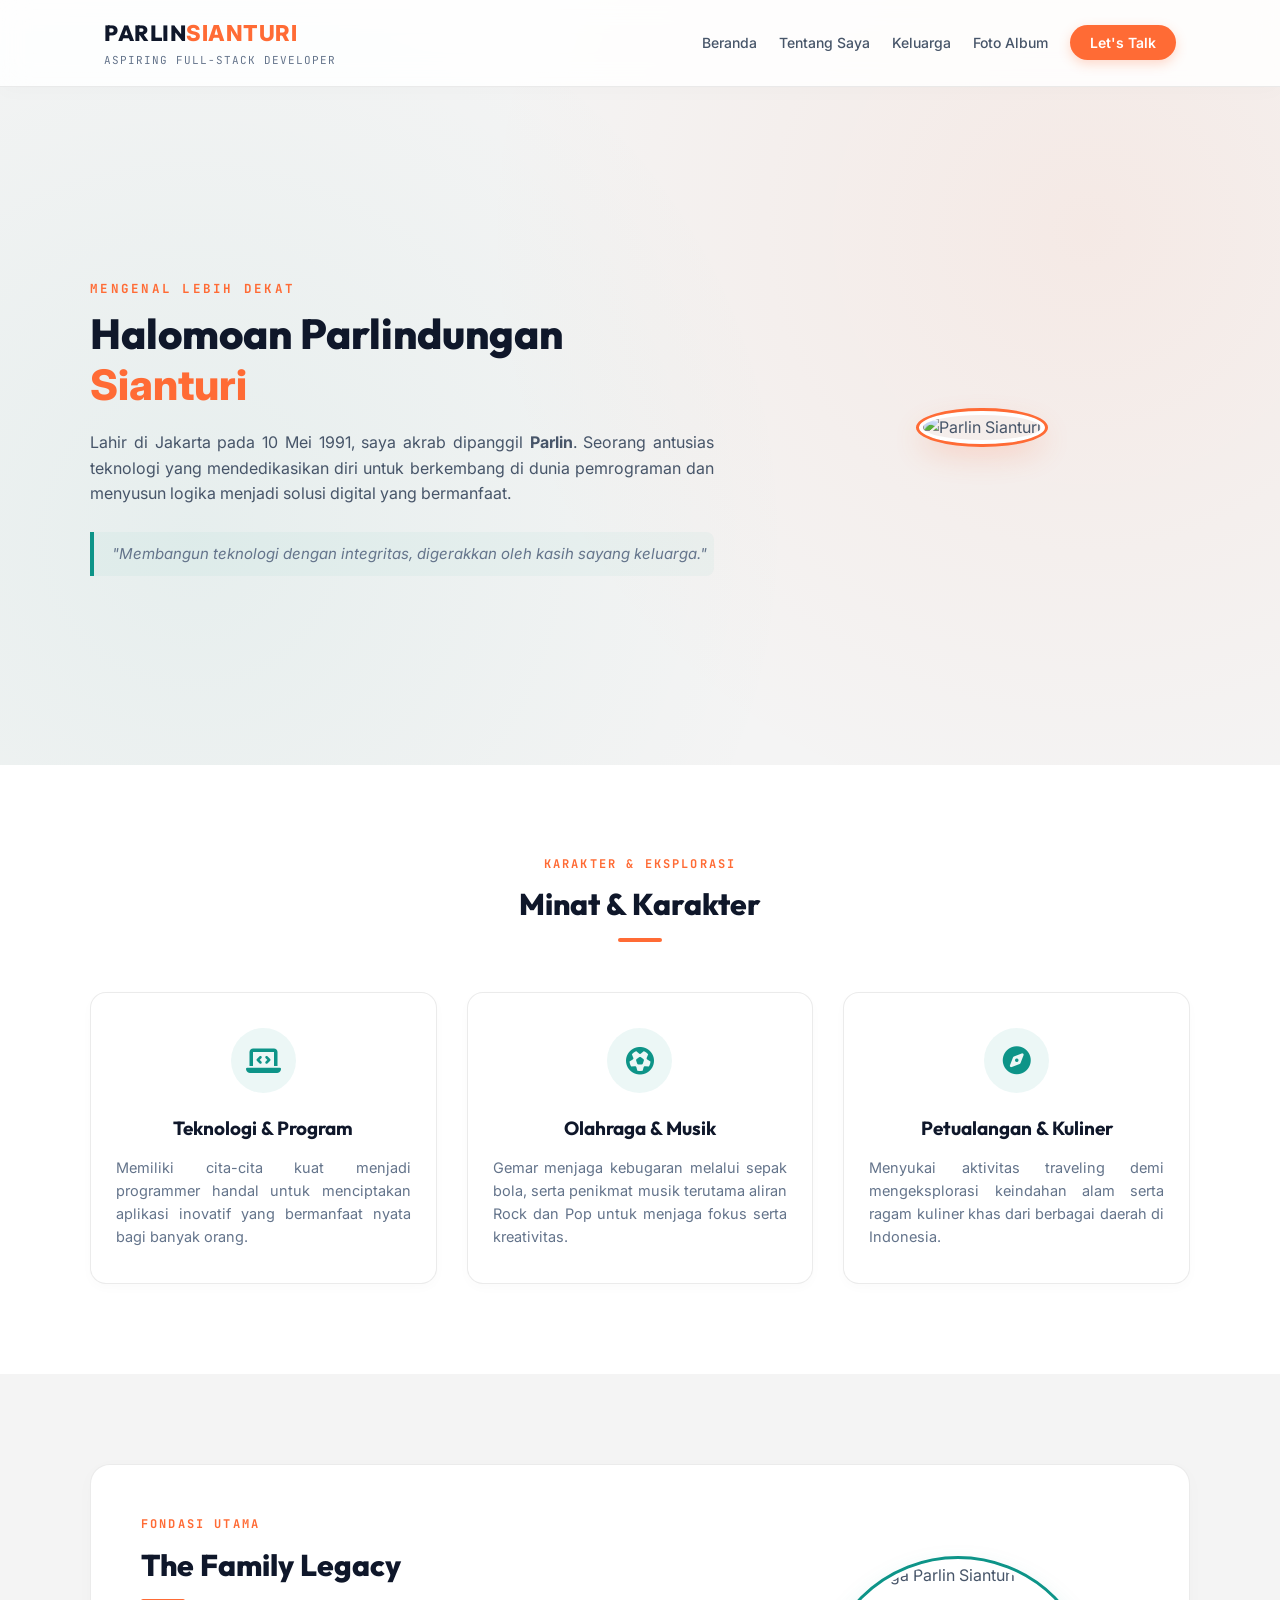
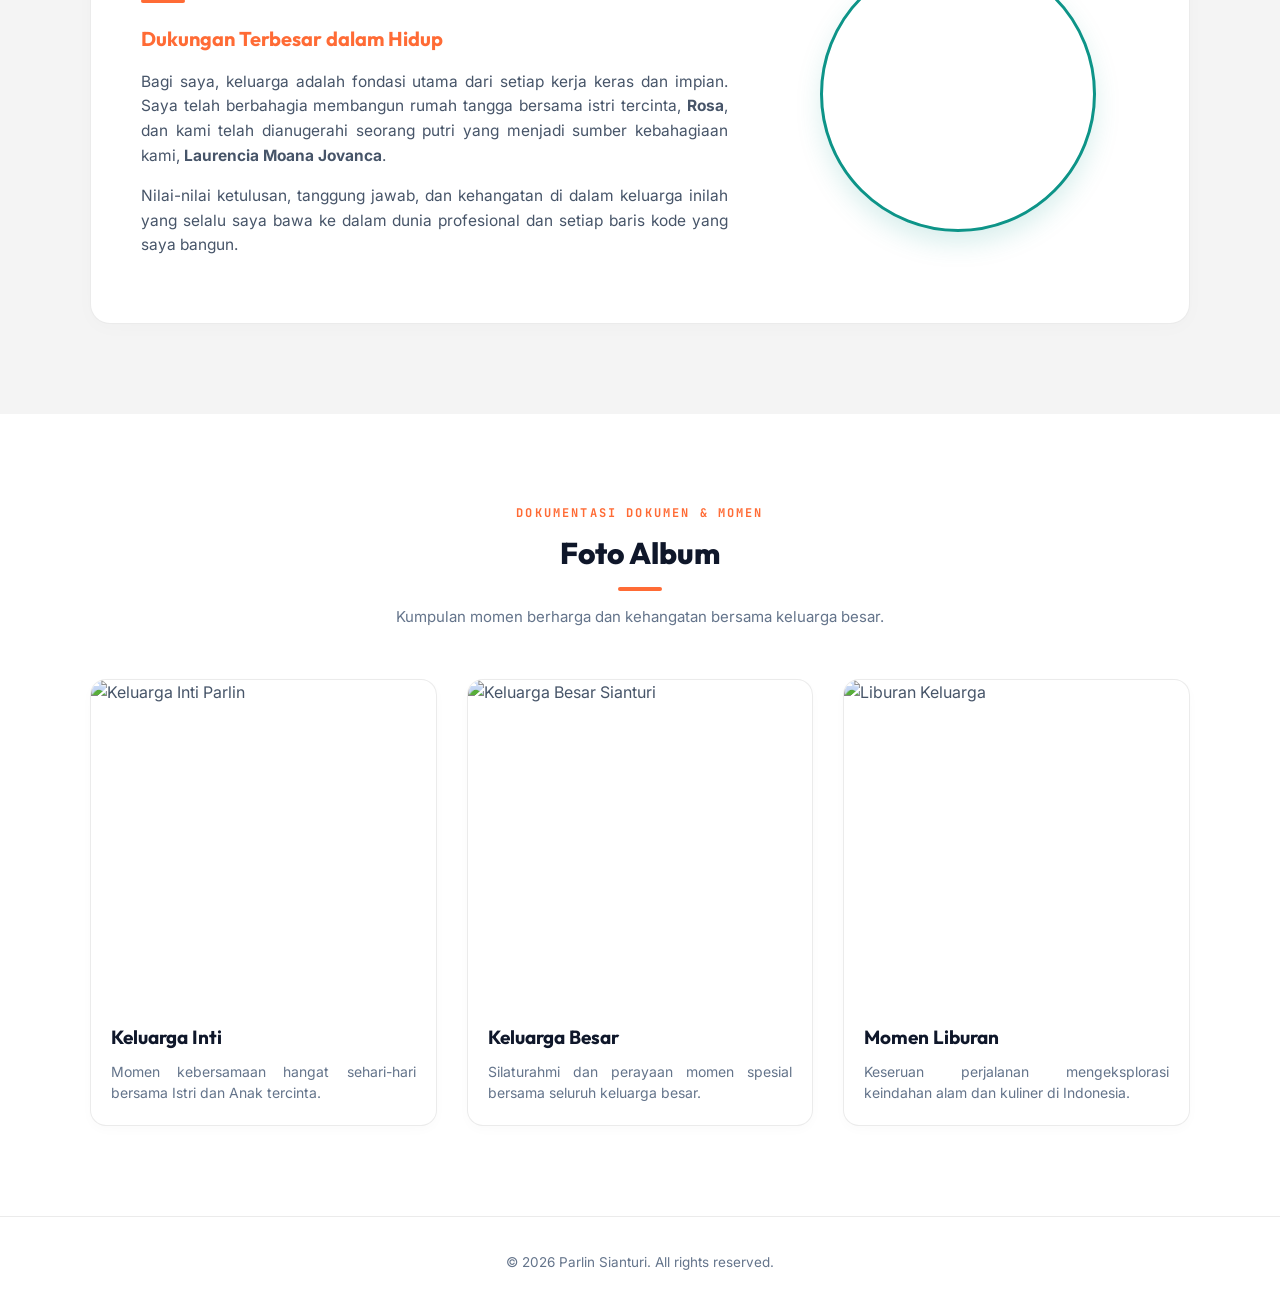
==== about.html @ ad1d7838 "First upload website" ====
<!DOCTYPE html>
<html lang="id">
<head>
    <meta charset="UTF-8">
    <meta name="viewport" content="width=device-width, initial-scale=1.0">
    <title>Parlin Sianturi | Kisah & Latar Belakang</title>
    
    <!-- Google Fonts: Inter, Outfit, & JetBrains Mono -->
    <link rel="preconnect" href="https://fonts.googleapis.com">
    <link rel="preconnect" href="https://fonts.gstatic.com" crossorigin>
    <link href="https://fonts.googleapis.com/css2?family=Inter:wght@400;500;600;700&family=JetBrains+Mono:wght@500;600;700&family=Outfit:wght@600;700;800&display=swap" rel="stylesheet">

    <!-- Font Awesome Icons -->
    <link rel="stylesheet" href="https://cdnjs.cloudflare.com/ajax/libs/font-awesome/6.4.2/css/all.min.css">

    <!-- Stylesheet Halaman About -->
    <link rel="stylesheet" href="css/about.css">
</head>

<body>

    <!-- Header Navigation Glassmorphism -->
    <header>
        <div class="header-container">
            <a href="index.html#home" class="logo">
                <h1>PARLIN<span>SIANTURI</span></h1>
                <p>Aspiring Full-Stack Developer</p>
            </a>
            
            <nav class="nav-desktop">
                <ul class="nav-links">
                    <li><a href="index.html#home" class="nav-item">Beranda</a></li>
                    <li><a href="#about" class="nav-item">Tentang Saya</a></li>
                    <li><a href="#family" class="nav-item">Keluarga</a></li>
                    <li><a href="#gallery" class="nav-item">Foto Album</a></li>
                    <li><a href="index.html#contact" class="btn-cta">Let's Talk</a></li>
                </ul>
            </nav>

            <button class="hamburger-about" id="hamburger-about-btn" aria-label="Buka menu navigasi">
                <i class="fa-solid fa-bars"></i>
            </button>
        </div>

        <div class="mobile-menu-about" id="mobile-menu-about">
            <ul>
                <li><a href="index.html#home">Beranda</a></li>
                <li><a href="#about">Tentang Saya</a></li>
                <li><a href="#family">Keluarga</a></li>
                <li><a href="#gallery">Foto Album</a></li>
                <li><a href="index.html#contact">Let's Talk</a></li>
            </ul>
        </div>
    </header>

    <main>

        <!-- SECTION 1: HERO SECTION -->
        <section id="hero" class="hero-section">
            <div class="hero-container">
                <div class="hero-content">
                    <span class="hero-tagline">MENGENAL LEBIH DEKAT</span>
                    <h1 class="hero-title">Halomoan Parlindungan <span>Sianturi</span></h1>
                    <p class="hero-description">
                        Lahir di Jakarta pada 10 Mei 1991, saya akrab dipanggil <strong>Parlin</strong>. Seorang antusias teknologi yang mendedikasikan diri untuk berkembang di dunia pemrograman dan menyusun logika menjadi solusi digital yang bermanfaat.
                    </p>
                    <blockquote class="hero-quote">
                        "Membangun teknologi dengan integritas, digerakkan oleh kasih sayang keluarga."
                    </blockquote>
                </div>
                
                <div class="hero-image">
                    <div class="image-wrapper">
                        <img src="images/profile/foto_parlin.jpg" alt="Parlin Sianturi" class="profile-pic">
                    </div>
                </div>
            </div>
        </section>

        <!-- SECTION 2: ABOUT SECTION -->
        <section id="about" class="about-section">
            <div class="about-container">
                <div class="about-header">
                    <span class="section-subtitle">KARAKTER & EKSPLORASI</span>
                    <h2>Minat & Karakter</h2>
                    <div class="title-line-orange"></div>
                </div>

                <div class="about-grid">
                    <div class="about-card">
                        <div class="card-icon"><i class="fa-solid fa-laptop-code"></i></div>
                        <h3>Teknologi & Program</h3>
                        <p>Memiliki cita-cita kuat menjadi programmer handal untuk menciptakan aplikasi inovatif yang bermanfaat nyata bagi banyak orang.</p>
                    </div>

                    <div class="about-card">
                        <div class="card-icon"><i class="fa-solid fa-soccer-ball"></i></div>
                        <h3>Olahraga & Musik</h3>
                        <p>Gemar menjaga kebugaran melalui sepak bola, serta penikmat musik terutama aliran Rock dan Pop untuk menjaga fokus serta kreativitas.</p>
                    </div>

                    <div class="about-card">
                        <div class="card-icon"><i class="fa-solid fa-compass"></i></div>
                        <h3>Petualangan & Kuliner</h3>
                        <p>Menyukai aktivitas traveling demi mengeksplorasi keindahan alam serta ragam kuliner khas dari berbagai daerah di Indonesia.</p>
                    </div>
                </div>
            </div>
        </section>

        <!-- SECTION 3: FAMILY SECTION -->
        <section id="family" class="family-section">
            <div class="family-container">
                <div class="family-content">
                    <div class="family-text">
                        <span class="section-subtitle">FONDASI UTAMA</span>
                        <h2>The Family Legacy</h2>
                        <div class="title-line-orange left"></div>
                        <h3>Dukungan Terbesar dalam Hidup</h3>
                        <p>
                            Bagi saya, keluarga adalah fondasi utama dari setiap kerja keras dan impian. Saya telah berbahagia membangun rumah tangga bersama istri tercinta, <strong>Rosa</strong>, dan kami telah dianugerahi seorang putri yang menjadi sumber kebahagiaan kami, <strong>Laurencia Moana Jovanca</strong>.
                        </p>
                        <p>
                            Nilai-nilai ketulusan, tanggung jawab, dan kehangatan di dalam keluarga inilah yang selalu saya bawa ke dalam dunia profesional dan setiap baris kode yang saya bangun.
                        </p>
                    </div>
                    <div class="family-image">
                        <div class="family-wrapper">
                            <img src="images/family/picture1.jpg" alt="Keluarga Parlin Sianturi" class="family-pic">
                        </div>
                    </div>
                </div>
            </div>
        </section>

        <!-- SECTION 4: GALLERY SECTION -->
        <section id="gallery" class="gallery-section">
            <div class="gallery-container">
                <div class="gallery-header">
                    <span class="section-subtitle">DOKUMENTASI DOKUMEN & MOMEN</span>
                    <h2>Foto Album</h2>
                    <div class="title-line-orange"></div>
                    <p class="gallery-intro">Kumpulan momen berharga dan kehangatan bersama keluarga besar.</p>
                </div>

                <div class="gallery-grid">
                    <div class="gallery-card">
                        <div class="gallery-img-wrapper">
                            <img src="images/family/1.jpg" alt="Keluarga Inti Parlin" class="gallery-img">
                        </div>
                        <div class="gallery-info">
                            <h3>Keluarga Inti</h3>
                            <p>Momen kebersamaan hangat sehari-hari bersama Istri dan Anak tercinta.</p>
                        </div>
                    </div>

                    <div class="gallery-card">
                        <div class="gallery-img-wrapper">
                            <img src="images/family/2.jpg" alt="Keluarga Besar Sianturi" class="gallery-img">
                        </div>
                        <div class="gallery-info">
                            <h3>Keluarga Besar</h3>
                            <p>Silaturahmi dan perayaan momen spesial bersama seluruh keluarga besar.</p>
                        </div>
                    </div>

                    <div class="gallery-card">
                        <div class="gallery-img-wrapper">
                            <img src="images/family/3.jpg" alt="Liburan Keluarga" class="gallery-img">
                        </div>
                        <div class="gallery-info">
                            <h3>Momen Liburan</h3>
                            <p>Keseruan perjalanan mengeksplorasi keindahan alam dan kuliner di Indonesia.</p>
                        </div>
                    </div>
                </div>
            </div>
        </section>
    </main>

    <footer>
        <p>&copy; 2026 Parlin Sianturi. All rights reserved.</p>
    </footer>

    <script src="js/about.js"></script>

</body>
</html>
---- css/about.css ----
/* ==========================================================================
   1. VARIABLES SISTEM & TOKENS VISUAL
   ========================================================================== */
:root {
    --bg-main: #f4f4f4;
    --bg-section: #ffffff;
    --bg-card: #ffffff;
    --border-subtle: rgba(0, 0, 0, 0.08);
    --text-dark: #0f172a;
    --text-muted: #475569;
    --text-sub: #64748b;
    --accent-orange: #ff6b35;
    --accent-cyan: #0d9488;
    --font-heading: 'Outfit', sans-serif;
    --font-mono: 'JetBrains Mono', monospace;
    --font-body: 'Inter', sans-serif;
}

* {
    margin: 0;
    padding: 0;
    box-sizing: border-box;
    font-family: var(--font-body);
}

body {
    background-color: var(--bg-main);
    color: var(--text-muted);
    line-height: 1.6;
    overflow-x: hidden;
}

/* Sub-heading Mono & Garis Dekorasi */
.section-subtitle {
    font-family: var(--font-mono);
    font-size: 12px;
    color: var(--accent-orange);
    font-weight: 700;
    letter-spacing: 0.18em;
    text-transform: uppercase;
    display: block;
    margin-bottom: 6px;
}

.title-line-orange {
    width: 44px;
    height: 4px;
    background-color: var(--accent-orange);
    border-radius: 2px;
    margin: 10px auto 0 auto;
}

.title-line-orange.left {
    margin: 10px 0 20px 0;
}

/* ==========================================================================
   2. HEADER & NAVIGASI GLASSMORPHISM
   ========================================================================== */
header {
    position: fixed;
    top: 0;
    left: 0;
    width: 100%;
    z-index: 1000;
    background-color: rgba(255, 255, 255, 0.85);
    backdrop-filter: blur(14px);
    -webkit-backdrop-filter: blur(14px);
    border-bottom: 1px solid var(--border-subtle);
    box-shadow: 0 4px 20px rgba(0, 0, 0, 0.02);
}

.header-container {
    max-width: 1200px;
    margin: 0 auto;
    padding: 16px 5%;
    display: flex;
    justify-content: space-between;
    align-items: center;
}

.logo {
    text-decoration: none;
}

.logo h1 {
    font-family: var(--font-heading);
    font-size: 22px;
    font-weight: 800;
    color: var(--text-dark);
    letter-spacing: 0.5px;
}

.logo h1 span {
    color: var(--accent-orange);
}

.logo p {
    font-family: var(--font-mono);
    font-size: 11px;
    color: var(--text-sub);
    text-transform: uppercase;
    margin-top: 1px;
    letter-spacing: 1px;
}

.nav-links {
    display: flex;
    align-items: center;
    gap: 22px;
    list-style: none;
}

.nav-item {
    text-decoration: none;
    color: var(--text-muted);
    font-weight: 500;
    font-size: 14px;
    transition: color 0.3s ease;
}

.nav-item:hover {
    color: var(--accent-orange);
}

.btn-cta {
    text-decoration: none;
    background-color: var(--accent-orange);
    color: #ffffff;
    padding: 9px 20px;
    border-radius: 50px;
    font-weight: 600;
    font-size: 14px;
    transition: all 0.3s ease;
    box-shadow: 0 4px 12px rgba(255, 107, 53, 0.25);
}

.btn-cta:hover {
    background-color: #e55a2b;
    transform: translateY(-2px);
    box-shadow: 0 6px 16px rgba(255, 107, 53, 0.35);
}

/* Navigasi Mobile Hamburger */
.hamburger-about {
    display: none;
    background: none;
    border: none;
    font-size: 22px;
    color: var(--text-dark);
    cursor: pointer;
    padding: 4px 8px;
    transition: color 0.3s;
}

.hamburger-about:hover {
    color: var(--accent-orange);
}

.mobile-menu-about {
    display: none;
    background-color: rgba(255, 255, 255, 0.98);
    border-top: 1px solid var(--border-subtle);
    padding: 10px 0;
}

.mobile-menu-about ul {
    list-style: none;
    padding: 0 5%;
}

.mobile-menu-about ul li {
    border-bottom: 1px solid var(--border-subtle);
}

.mobile-menu-about ul li a {
    display: block;
    padding: 14px 0;
    text-decoration: none;
    color: var(--text-dark);
    font-weight: 600;
    font-size: 15px;
    transition: color 0.3s, padding-left 0.3s;
}

.mobile-menu-about ul li a:hover {
    color: var(--accent-orange);
    padding-left: 8px;
}

/* ==========================================================================
   3. HERO SECTION
   ========================================================================== */
.hero-section {
    min-height: 85vh;
    padding: 160px 5% 70px;
    background: radial-gradient(circle at 85% 30%, rgba(255, 107, 53, 0.08) 0%, transparent 50%),
                radial-gradient(circle at 15% 70%, rgba(13, 148, 136, 0.06) 0%, transparent 50%);
    display: flex;
    align-items: center;
}

.hero-container {
    max-width: 1100px;
    margin: 0 auto;
    display: flex;
    align-items: center;
    gap: 60px;
}

.hero-content {
    flex: 1.2;
}

.hero-tagline {
    font-family: var(--font-mono);
    font-size: 12.5px;
    color: var(--accent-orange);
    font-weight: 700;
    letter-spacing: 0.18em;
    text-transform: uppercase;
    display: block;
    margin-bottom: 10px;
}

.hero-title {
    font-family: var(--font-heading);
    font-size: 42px;
    color: var(--text-dark);
    font-weight: 800;
    line-height: 1.2;
    margin-bottom: 20px;
}

.hero-title span {
    color: var(--accent-orange);
}

.hero-description {
    font-size: 16px;
    color: var(--text-muted);
    margin-bottom: 25px;
    text-align: justify;
}

.hero-quote {
    border-left: 4px solid var(--accent-cyan);
    padding-left: 18px;
    font-style: italic;
    color: var(--text-sub);
    font-size: 15px;
    background-color: rgba(13, 148, 136, 0.04);
    padding-top: 10px;
    padding-bottom: 10px;
    border-radius: 0 8px 8px 0;
}

.hero-image {
    flex: 0.8;
    display: flex;
    justify-content: center;
}

.profile-pic {
    width: 270px;
    height: 270px;
    border-radius: 50%;
    object-fit: cover;
    border: 4px solid var(--bg-card);
    outline: 3px solid var(--accent-orange);
    box-shadow: 0 12px 30px rgba(255, 107, 53, 0.2);
}

/* ==========================================================================
   4. ABOUT SECTION (MINAT & KARAKTER)
   ========================================================================== */
.about-section {
    padding: 90px 5%;
    background-color: var(--bg-section);
}

.about-container {
    max-width: 1100px;
    margin: 0 auto;
}

.about-header {
    text-align: center;
    margin-bottom: 50px;
}

.about-header h2 {
    font-family: var(--font-heading);
    font-size: 30px;
    font-weight: 800;
    color: var(--text-dark);
}

.about-grid {
    display: grid;
    grid-template-columns: repeat(auto-fit, minmax(280px, 1fr));
    gap: 30px;
}

.about-card {
    background: var(--bg-card);
    padding: 35px 25px;
    border-radius: 16px;
    border: 1px solid var(--border-subtle);
    text-align: center;
    transition: all 0.3s ease;
    box-shadow: 0 4px 12px rgba(0, 0, 0, 0.02);
}

.about-card:hover {
    transform: translateY(-6px);
    box-shadow: 0 12px 25px rgba(0, 0, 0, 0.06);
    border-color: rgba(255, 107, 53, 0.3);
}

.card-icon {
    width: 65px;
    height: 65px;
    background-color: rgba(13, 148, 136, 0.08);
    border-radius: 50%;
    display: flex;
    align-items: center;
    justify-content: center;
    margin: 0 auto 20px auto;
    font-size: 28px;
    color: var(--accent-cyan);
    transition: all 0.3s ease;
}

.about-card:hover .card-icon {
    background-color: var(--accent-orange);
    color: #ffffff;
}

.about-card h3 {
    font-family: var(--font-heading);
    font-size: 19px;
    font-weight: 700;
    margin-bottom: 12px;
    color: var(--text-dark);
}

.about-card p {
    font-size: 14.5px;
    color: var(--text-sub);
    text-align: justify;
}

/* ==========================================================================
   5. FAMILY SECTION
   ========================================================================== */
.family-section {
    padding: 90px 5%;
    background-color: var(--bg-main);
}

.family-container {
    max-width: 1100px;
    margin: 0 auto;
}

.family-content {
    display: flex;
    align-items: center;
    gap: 50px;
    background: var(--bg-card);
    padding: 50px;
    border-radius: 20px;
    border: 1px solid var(--border-subtle);
    box-shadow: 0 4px 20px rgba(0, 0, 0, 0.02);
}

.family-text {
    flex: 1.3;
}

.family-text h2 {
    font-family: var(--font-heading);
    font-size: 30px;
    font-weight: 800;
    color: var(--text-dark);
}

.family-text h3 {
    font-family: var(--font-heading);
    font-size: 20px;
    color: var(--accent-orange);
    margin-bottom: 15px;
    font-weight: 700;
}

.family-text p {
    font-size: 15.5px;
    color: var(--text-muted);
    margin-bottom: 15px;
    text-align: justify;
}

.family-image {
    flex: 0.8;
    display: flex;
    justify-content: center;
}

.family-wrapper {
    width: 270px;
    height: 270px;
    border-radius: 50%;
    overflow: hidden;
    border: 4px solid var(--bg-card);
    outline: 3px solid var(--accent-cyan);
    box-shadow: 0 12px 28px rgba(13, 148, 136, 0.18);
    transition: transform 0.4s ease;
}

.family-pic {
    width: 100%;
    height: 100%;
    object-fit: cover;
    transition: transform 0.5s ease;
}

.family-wrapper:hover {
    transform: translateY(-6px);
}

.family-wrapper:hover .family-pic {
    transform: scale(1.08);
}

/* ==========================================================================
   6. GALLERY SECTION
   ========================================================================== */
.gallery-section {
    padding: 90px 5%;
    background-color: var(--bg-section);
}

.gallery-container {
    max-width: 1100px;
    margin: 0 auto;
}

.gallery-header {
    text-align: center;
    margin-bottom: 50px;
}

.gallery-header h2 {
    font-family: var(--font-heading);
    font-size: 30px;
    font-weight: 800;
    color: var(--text-dark);
}

.gallery-intro {
    font-size: 15px;
    color: var(--text-sub);
    margin-top: 14px;
}

.gallery-grid {
    display: grid;
    grid-template-columns: repeat(auto-fit, minmax(300px, 1fr));
    gap: 30px;
}

.gallery-card {
    background: var(--bg-card);
    border-radius: 16px;
    border: 1px solid var(--border-subtle);
    overflow: hidden;
    transition: all 0.4s ease;
    box-shadow: 0 4px 12px rgba(0, 0, 0, 0.02);
}

.gallery-img-wrapper {
    width: 100%;
    height: 320px;
    overflow: hidden;
}

.gallery-img {
    width: 100%;
    height: 100%;
    object-fit: cover;
    object-position: center 20%;
    transition: transform 0.5s ease;
}

.gallery-info {
    padding: 22px 20px;
    text-align: left;
}

.gallery-info h3 {
    font-family: var(--font-heading);
    font-size: 19px;
    font-weight: 700;
    color: var(--text-dark);
    margin-bottom: 8px;
}

.gallery-info p {
    font-size: 14px;
    color: var(--text-sub);
    line-height: 1.5;
    text-align: justify;
}

.gallery-card:hover {
    transform: translateY(-6px);
    box-shadow: 0 15px 30px rgba(0, 0, 0, 0.08);
    border-color: rgba(255, 107, 53, 0.3);
}

.gallery-card:hover .gallery-img {
    transform: scale(1.06);
}

/* ==========================================================================
   7. FOOTER
   ========================================================================== */
footer {
    background-color: var(--bg-section);
    padding: 35px 20px;
    text-align: center;
    border-top: 1px solid var(--border-subtle);
    color: var(--text-sub);
    font-size: 13.5px;
}

/* ==========================================================================
   8. MEDIA QUERIES RESPONSIVE
   ========================================================================== */
@media (max-width: 768px) {
    .hamburger-about {
        display: block;
    }

    .nav-desktop {
        display: none;
    }

    .mobile-menu-about.open {
        display: block;
    }

    .header-container {
        flex-wrap: wrap;
    }

    .hero-container, .family-content {
        flex-direction: column;
        text-align: center;
    }

    .hero-title {
        font-size: 32px;
    }

    .hero-description, .family-text p {
        text-align: center;
    }

    .family-content {
        padding: 30px 20px;
    }

    .title-line-orange.left {
        margin: 10px auto 20px;
    }
}
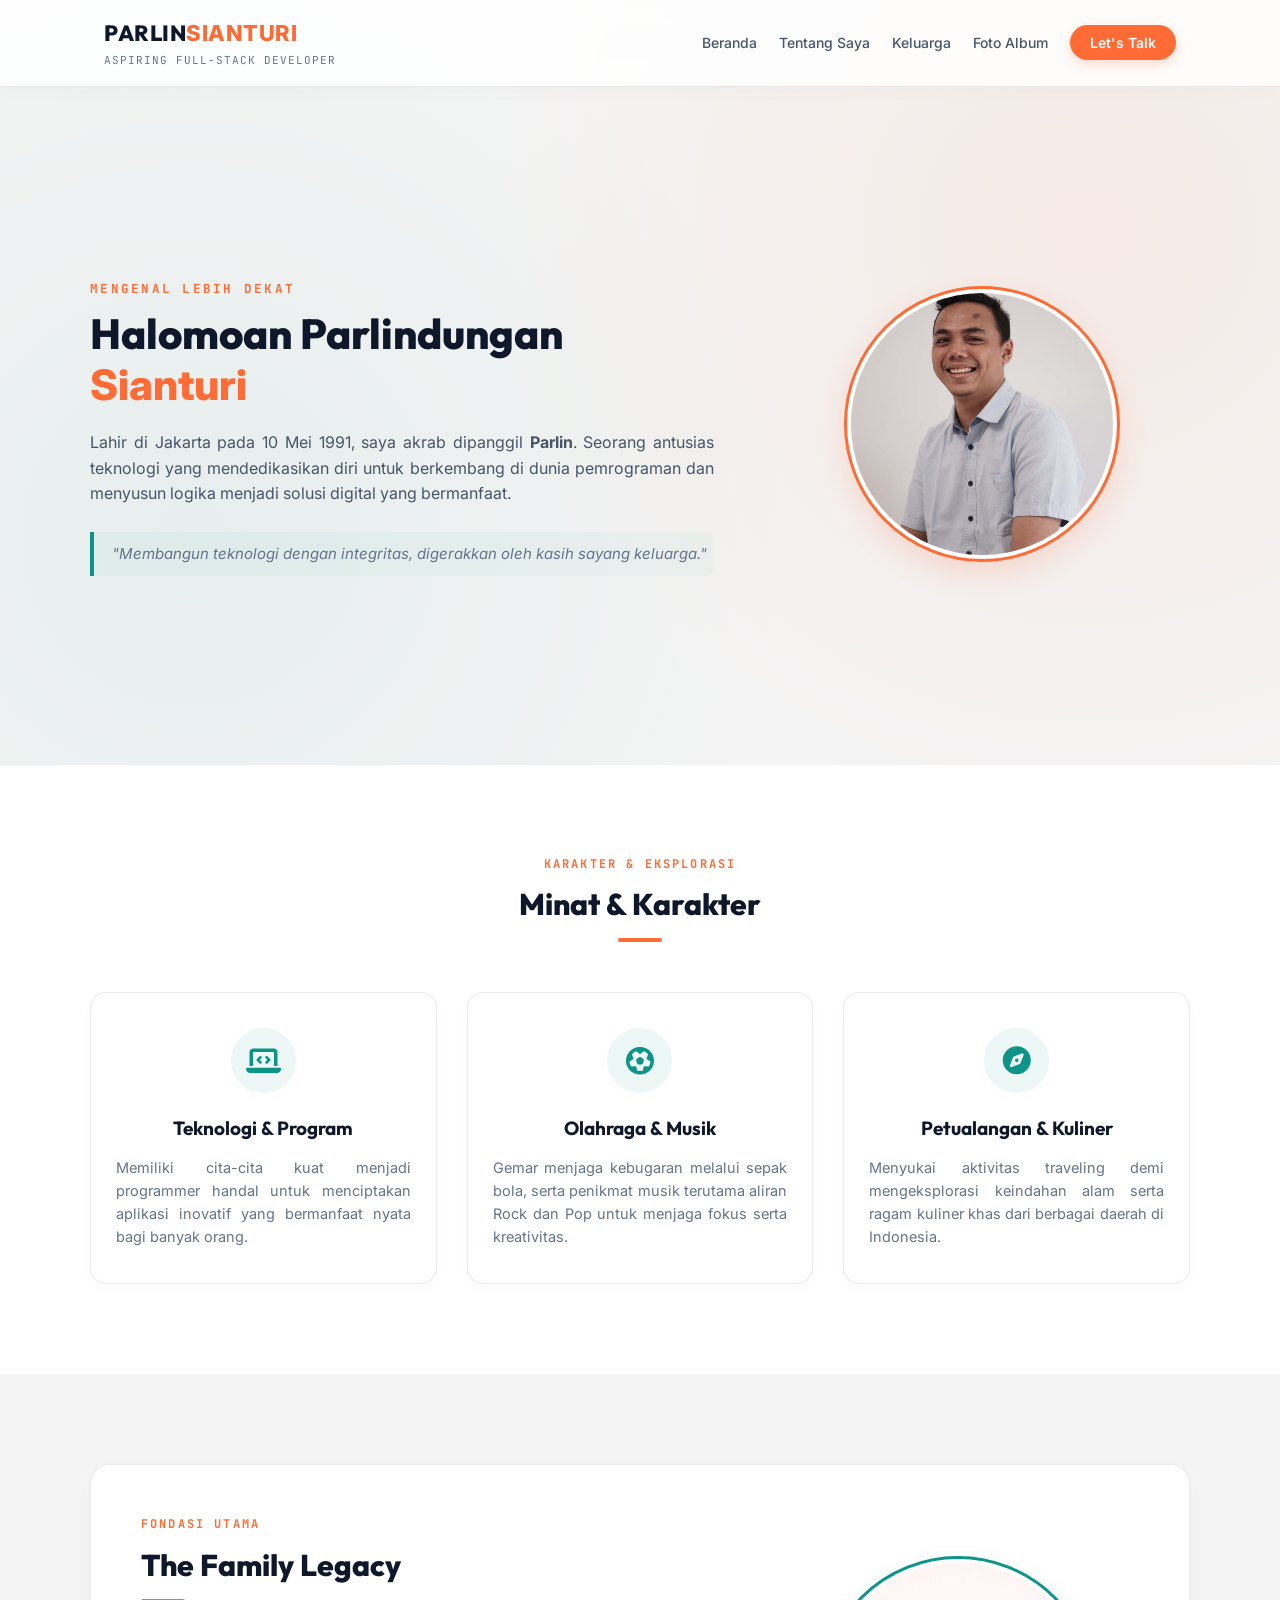
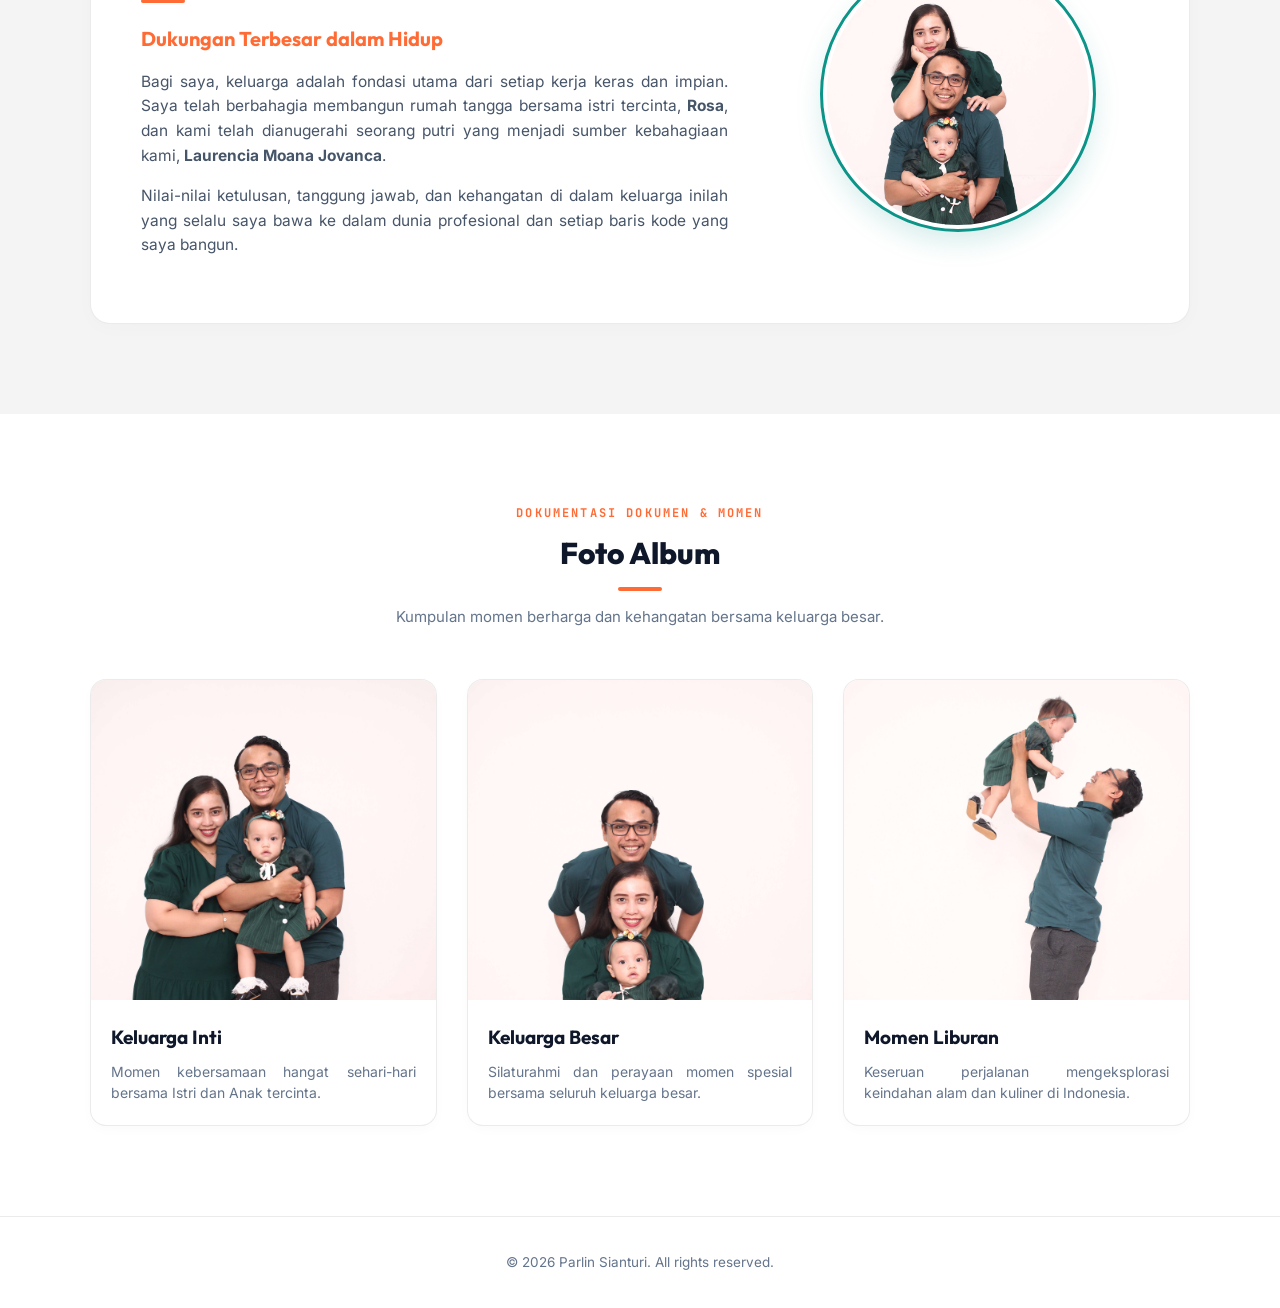
==== commit dd136716: "Fix HTML encoding issues in about.html" ====
--- a/about.html
+++ b/about.html
@@ -126,7 +126,7 @@
                     </div>
                     <div class="family-image">
                         <div class="family-wrapper">
-                            <img src="images/family/picture1.jpg" alt="Keluarga Parlin Sianturi" class="family-pic">
+                            <img src="images/family/picture1.JPG" alt="Keluarga Parlin Sianturi" class="family-pic">
                         </div>
                     </div>
                 </div>
@@ -146,7 +146,7 @@
                 <div class="gallery-grid">
                     <div class="gallery-card">
                         <div class="gallery-img-wrapper">
-                            <img src="images/family/1.jpg" alt="Keluarga Inti Parlin" class="gallery-img">
+                            <img src="images/family/1.JPG" alt="Keluarga Inti Parlin" class="gallery-img">
                         </div>
                         <div class="gallery-info">
                             <h3>Keluarga Inti</h3>
@@ -156,7 +156,7 @@
 
                     <div class="gallery-card">
                         <div class="gallery-img-wrapper">
-                            <img src="images/family/2.jpg" alt="Keluarga Besar Sianturi" class="gallery-img">
+                            <img src="images/family/2.JPG" alt="Keluarga Besar Sianturi" class="gallery-img">
                         </div>
                         <div class="gallery-info">
                             <h3>Keluarga Besar</h3>
@@ -166,7 +166,7 @@
 
                     <div class="gallery-card">
                         <div class="gallery-img-wrapper">
-                            <img src="images/family/3.jpg" alt="Liburan Keluarga" class="gallery-img">
+                            <img src="images/family/3.JPG" alt="Liburan Keluarga" class="gallery-img">
                         </div>
                         <div class="gallery-info">
                             <h3>Momen Liburan</h3>
@@ -185,4 +185,4 @@
     <script src="js/about.js"></script>
 
 </body>
-</html>+</html>
